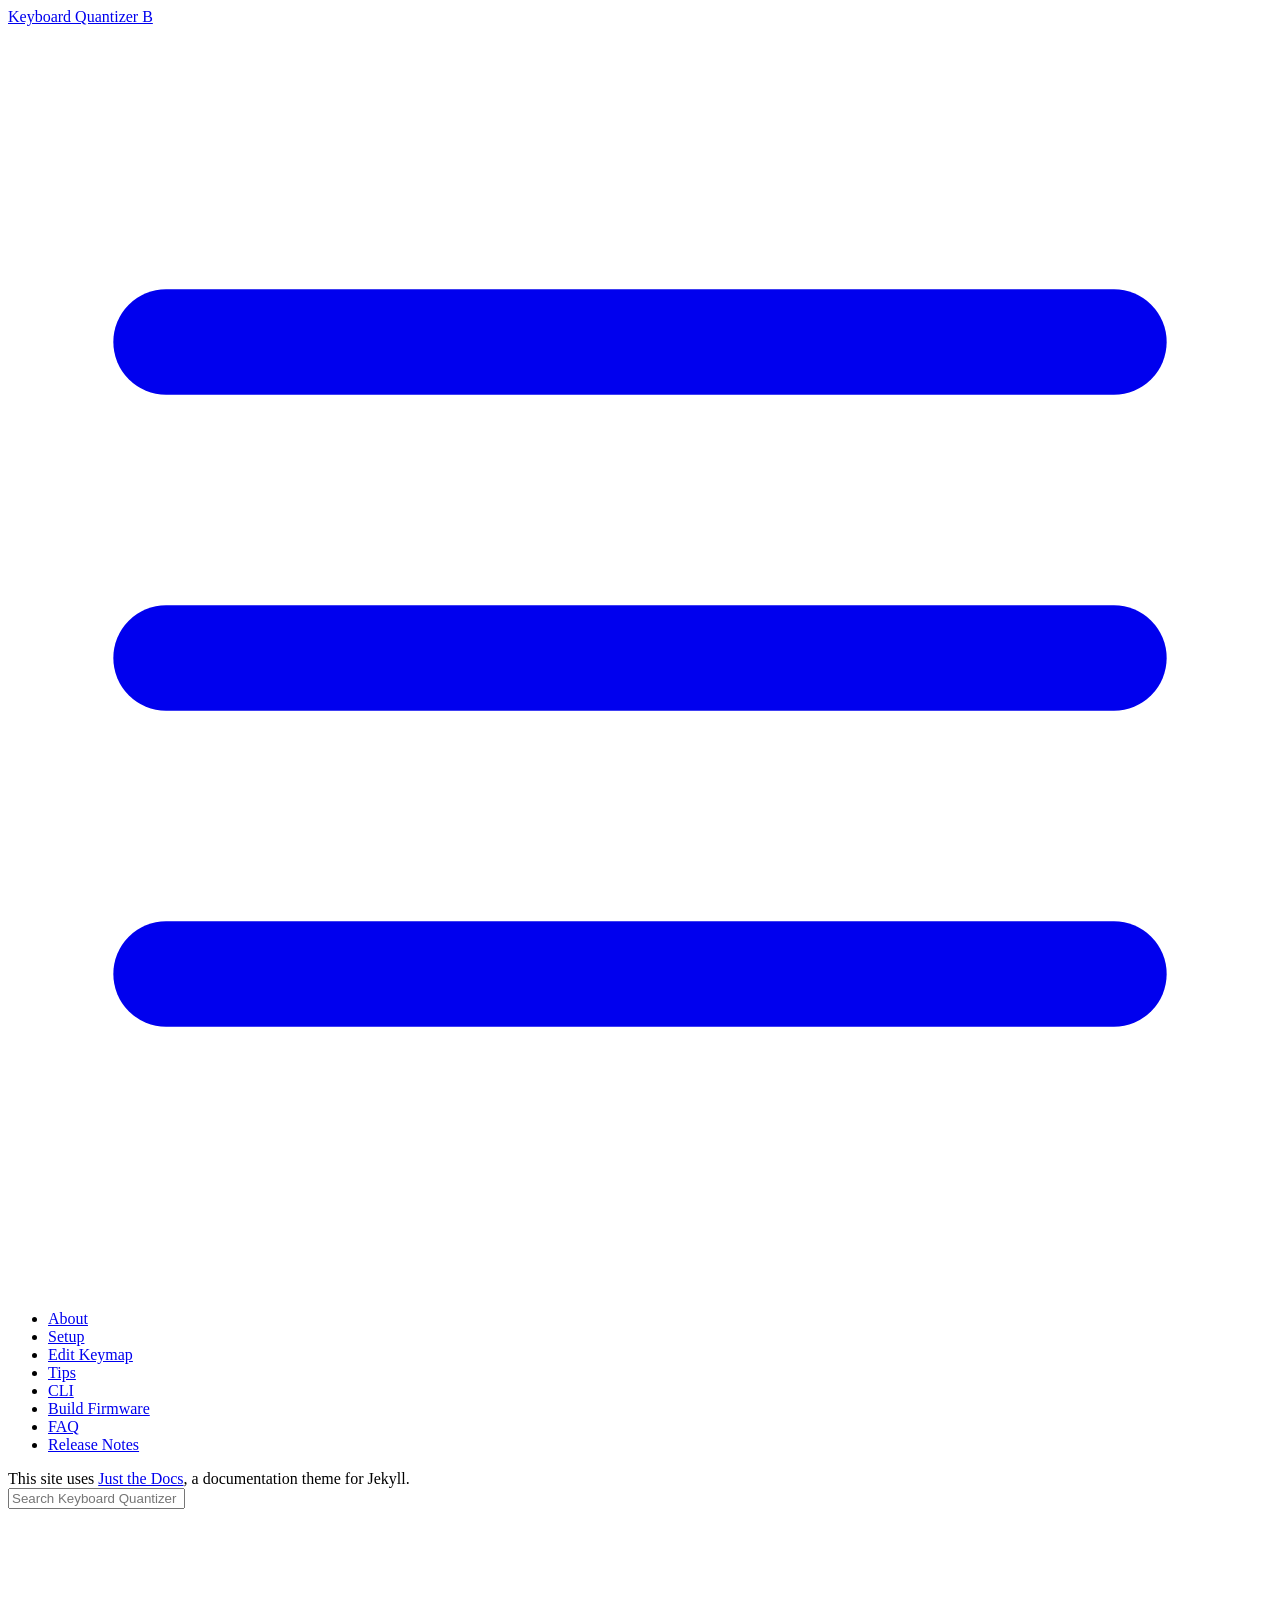
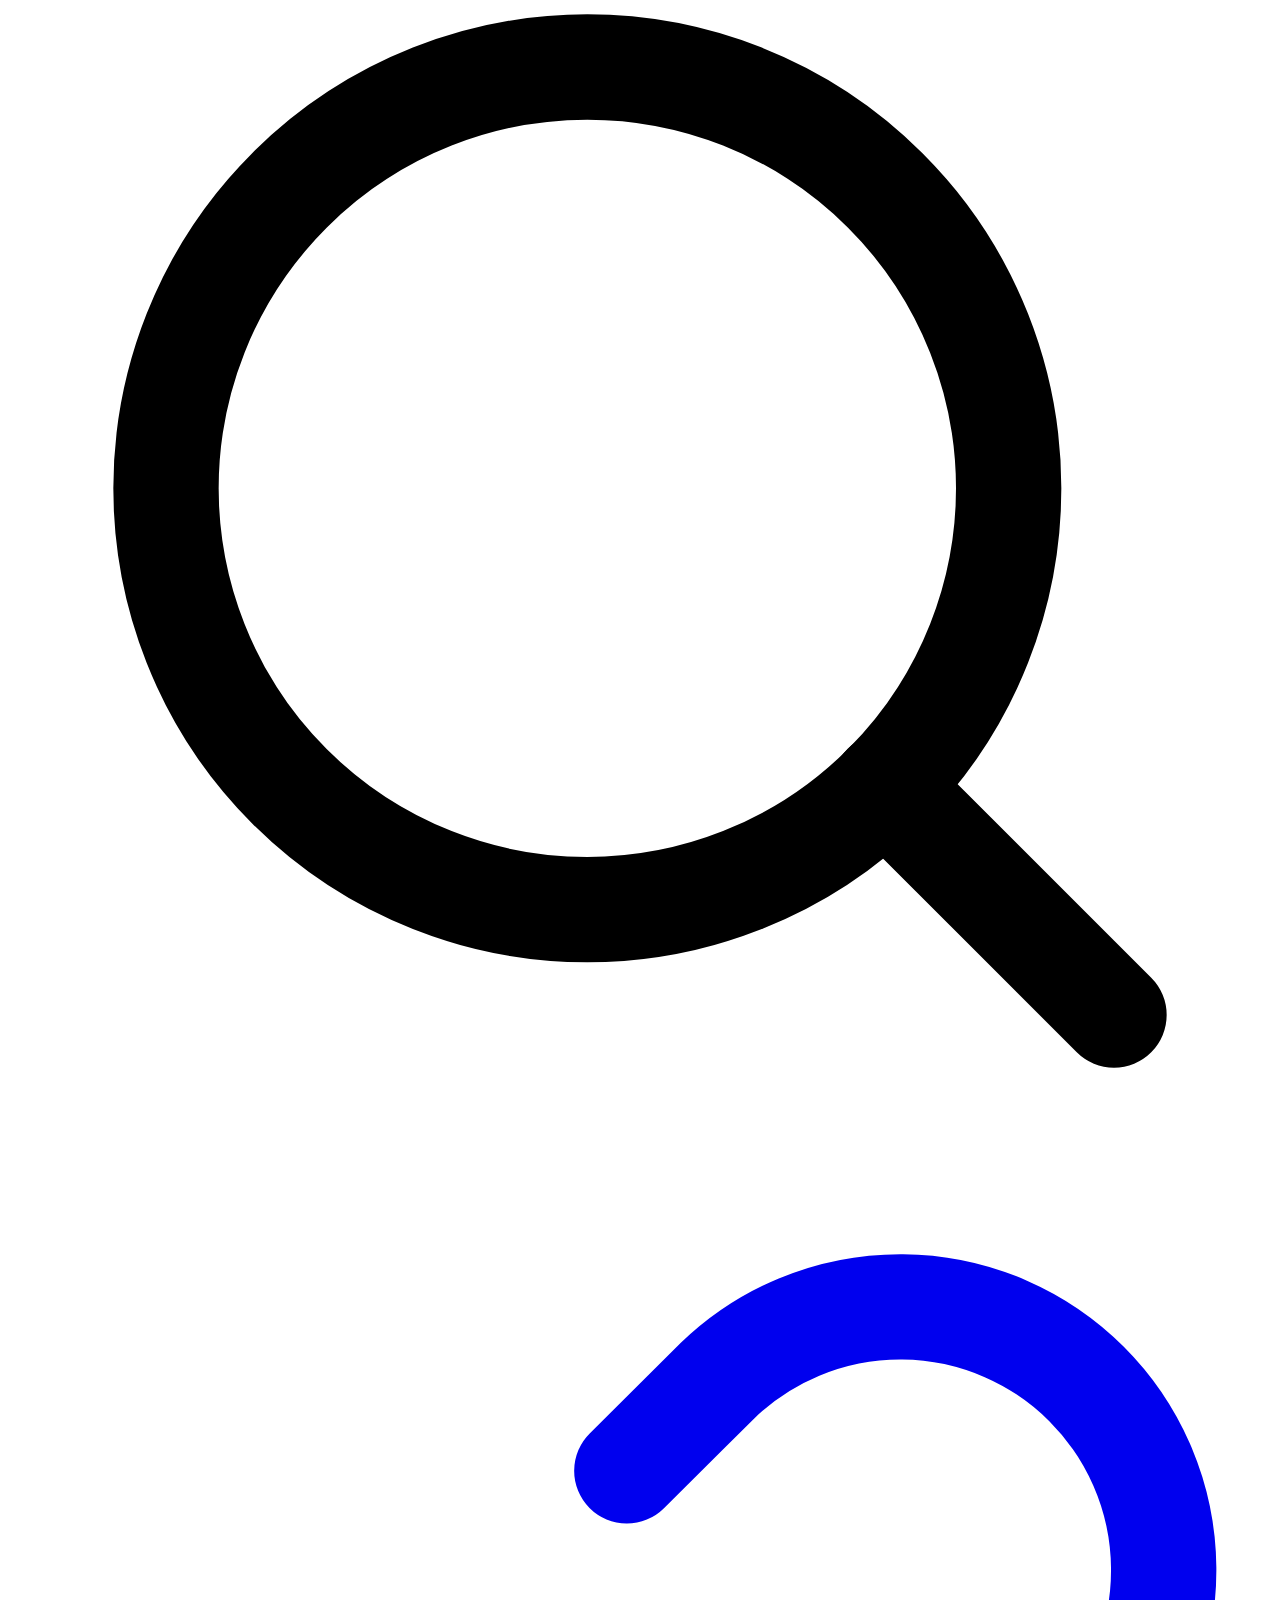
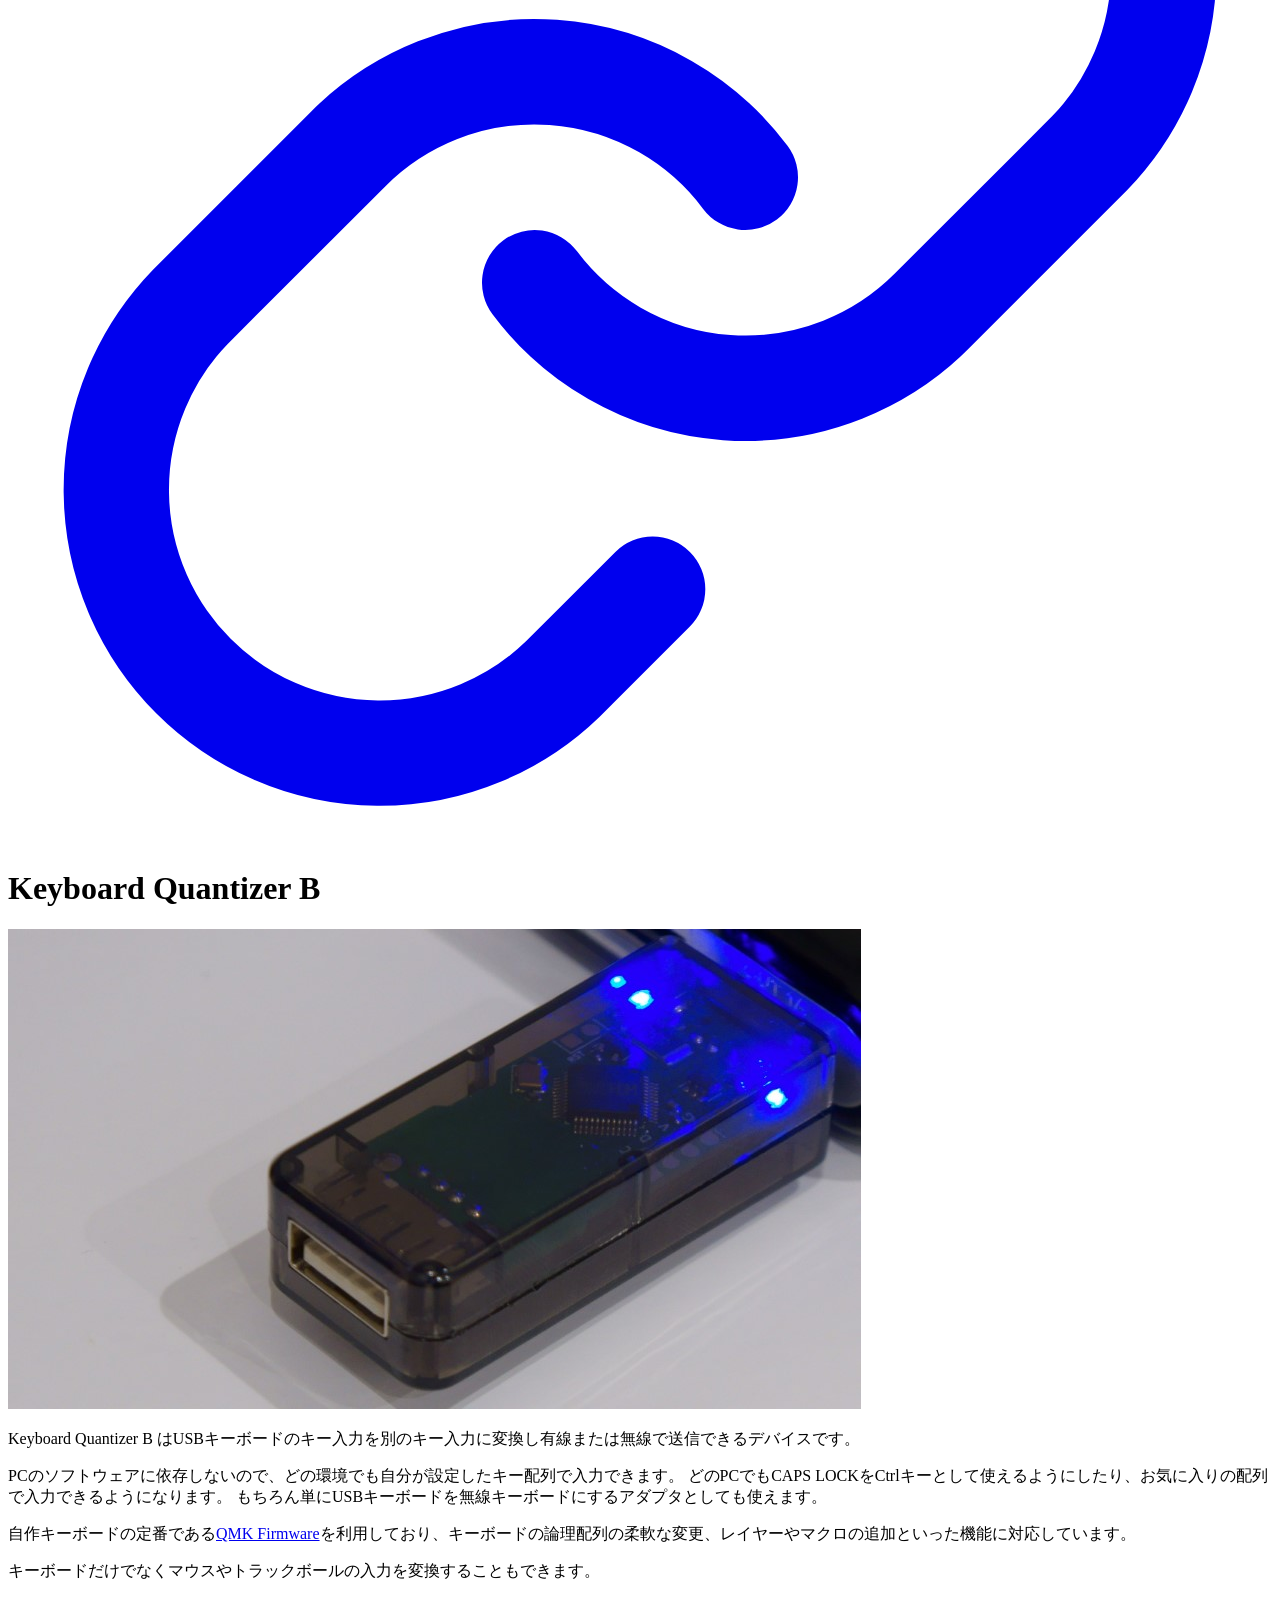
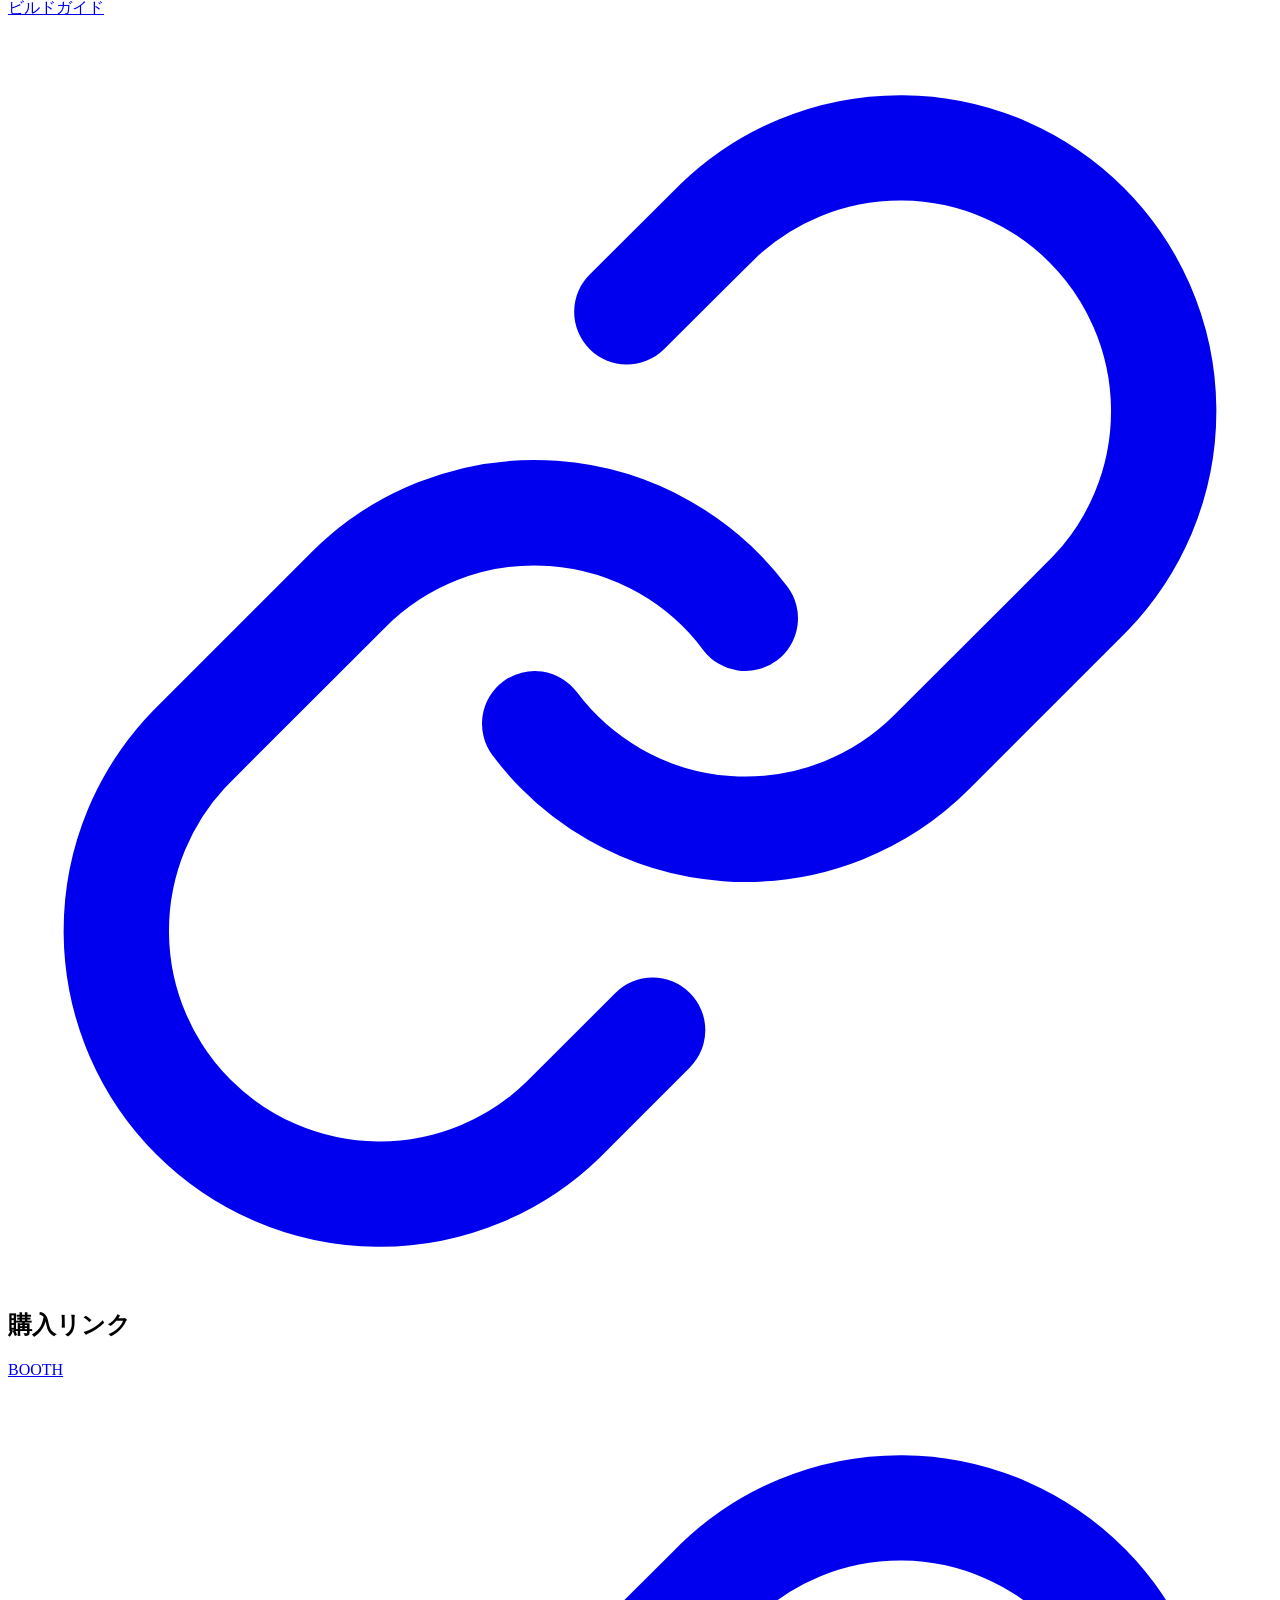
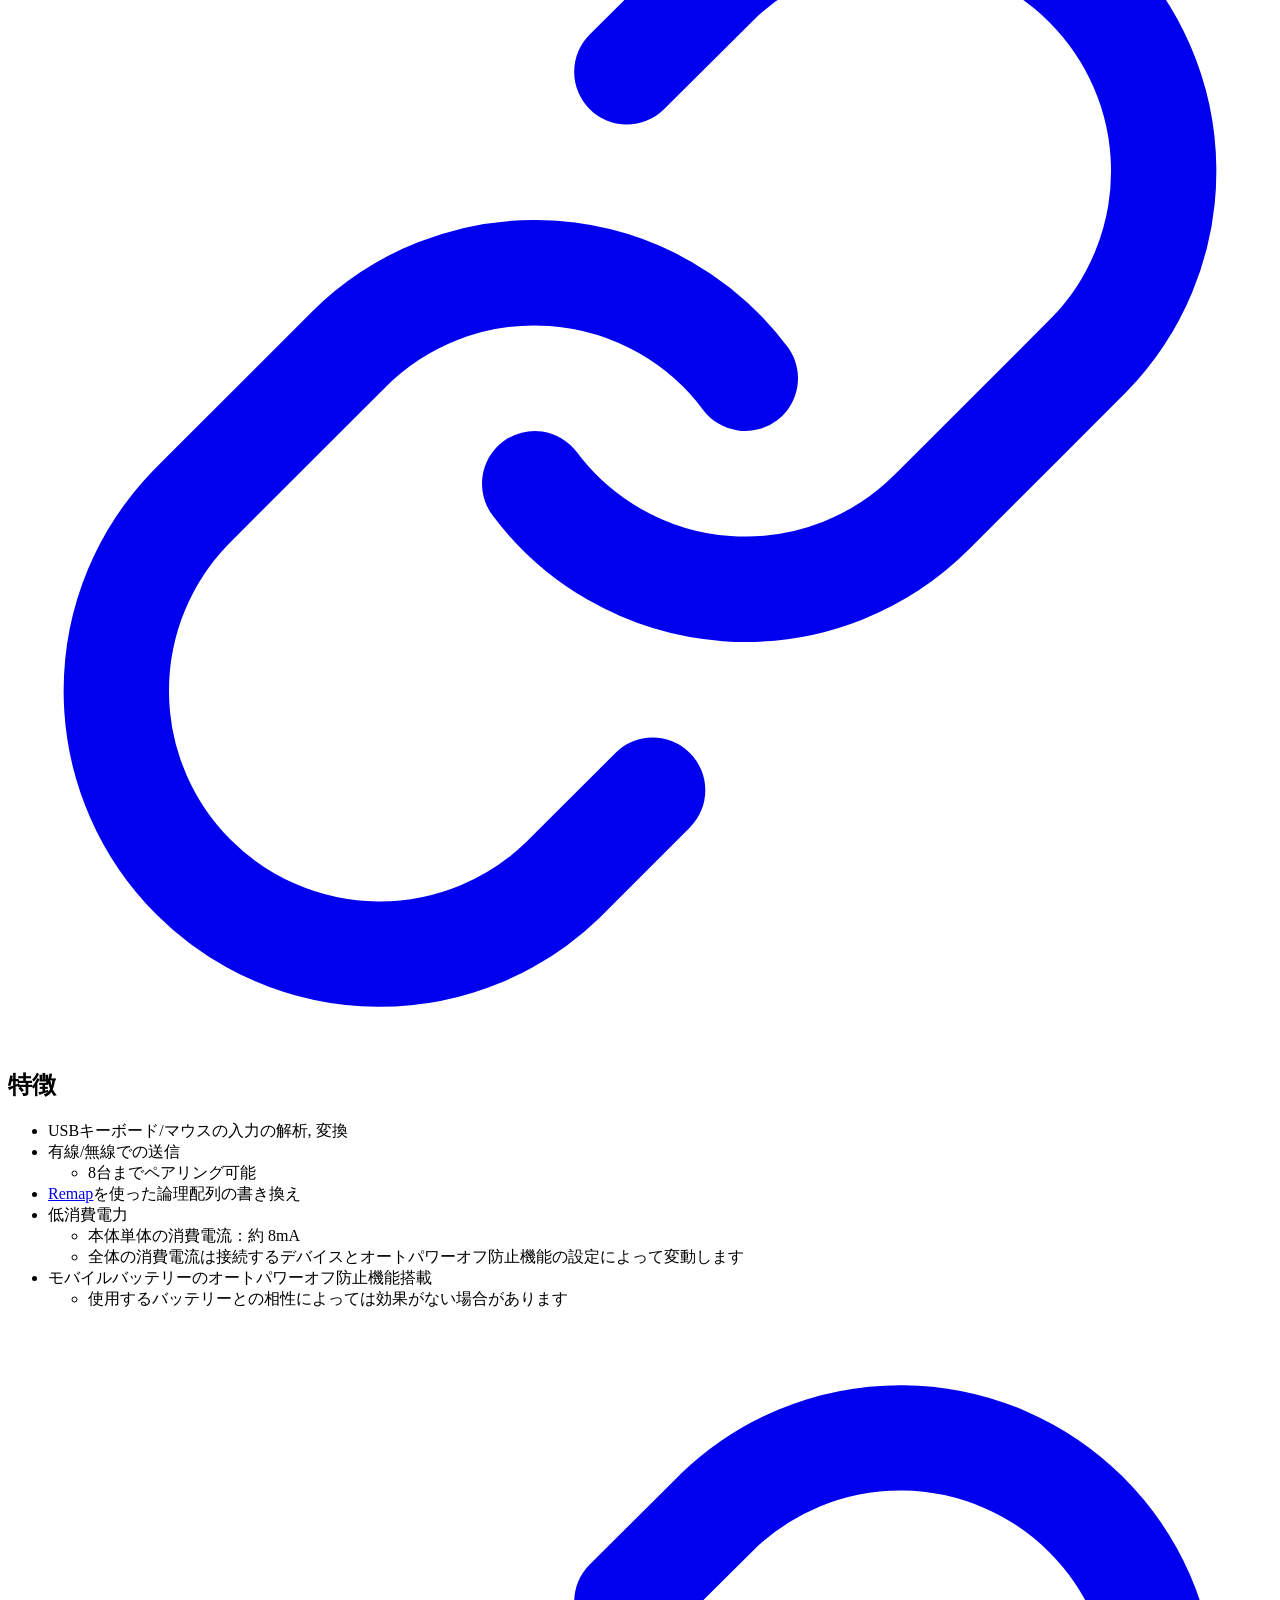
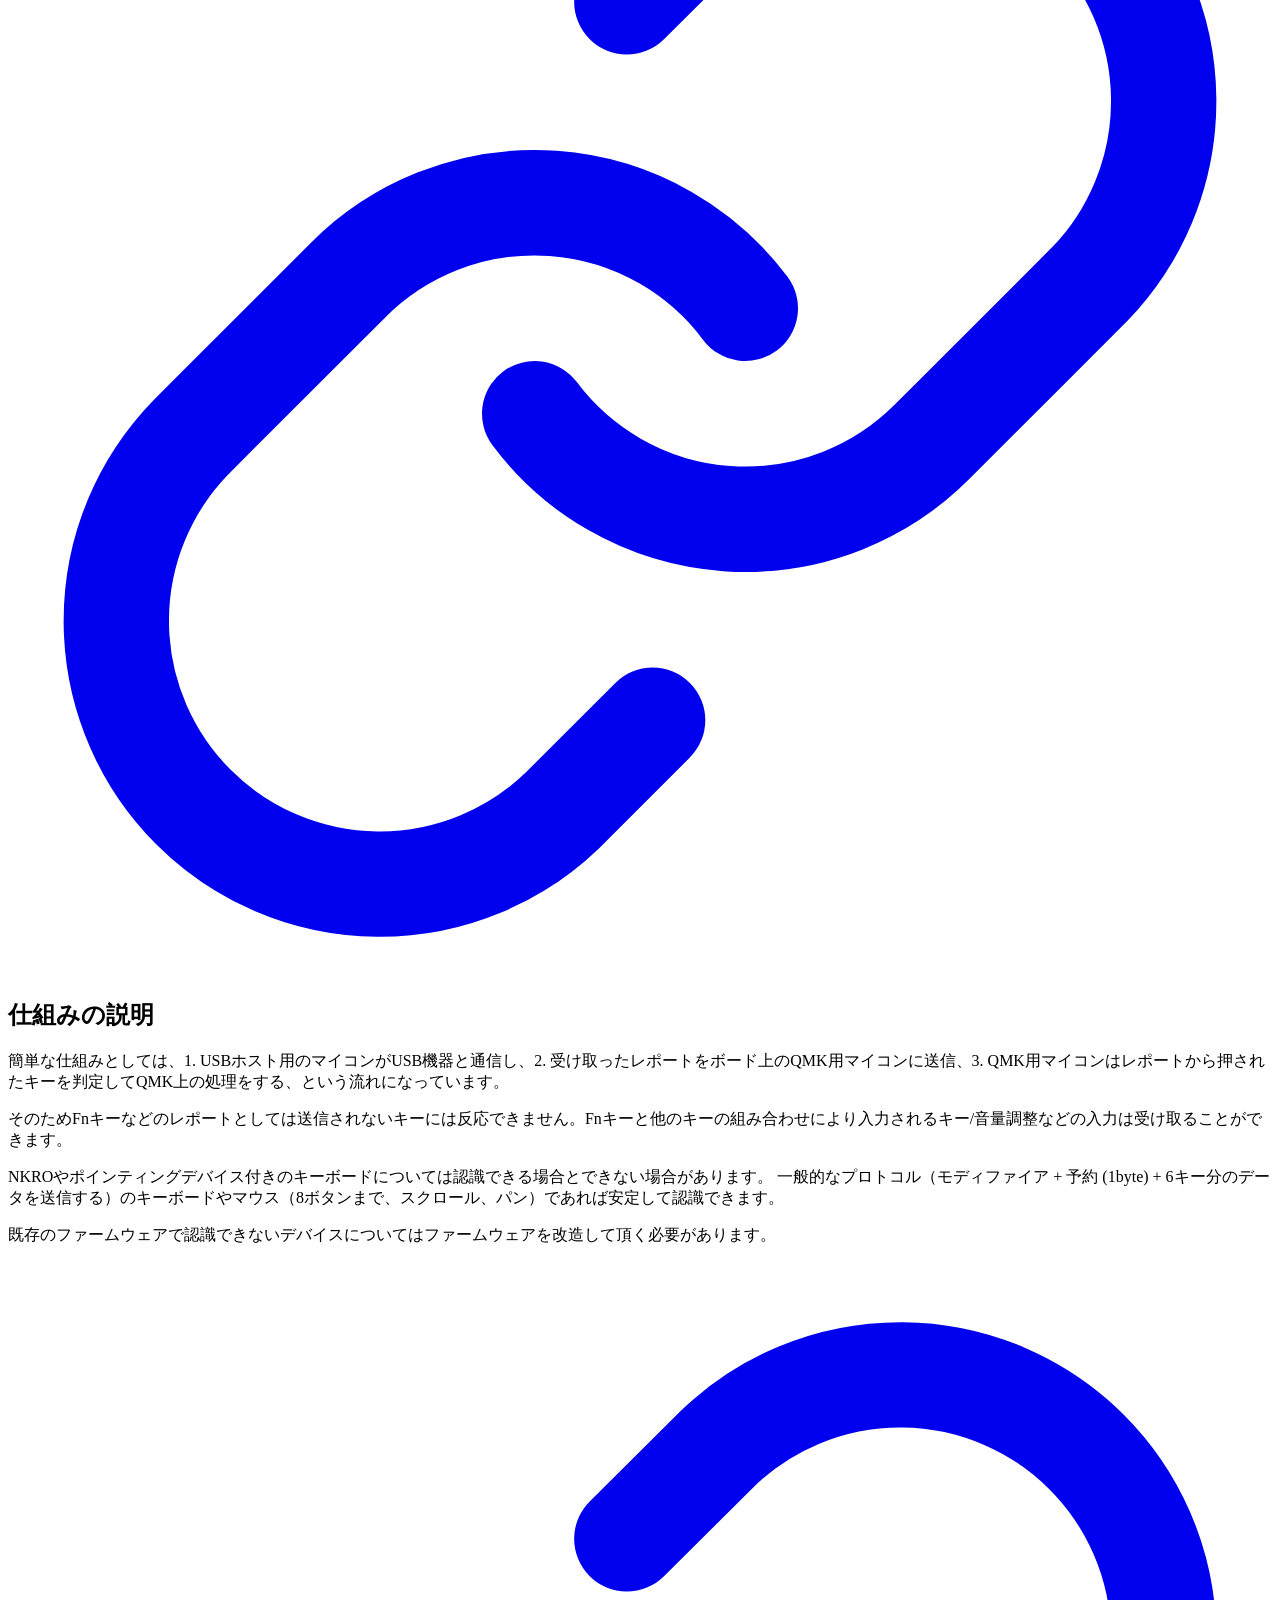
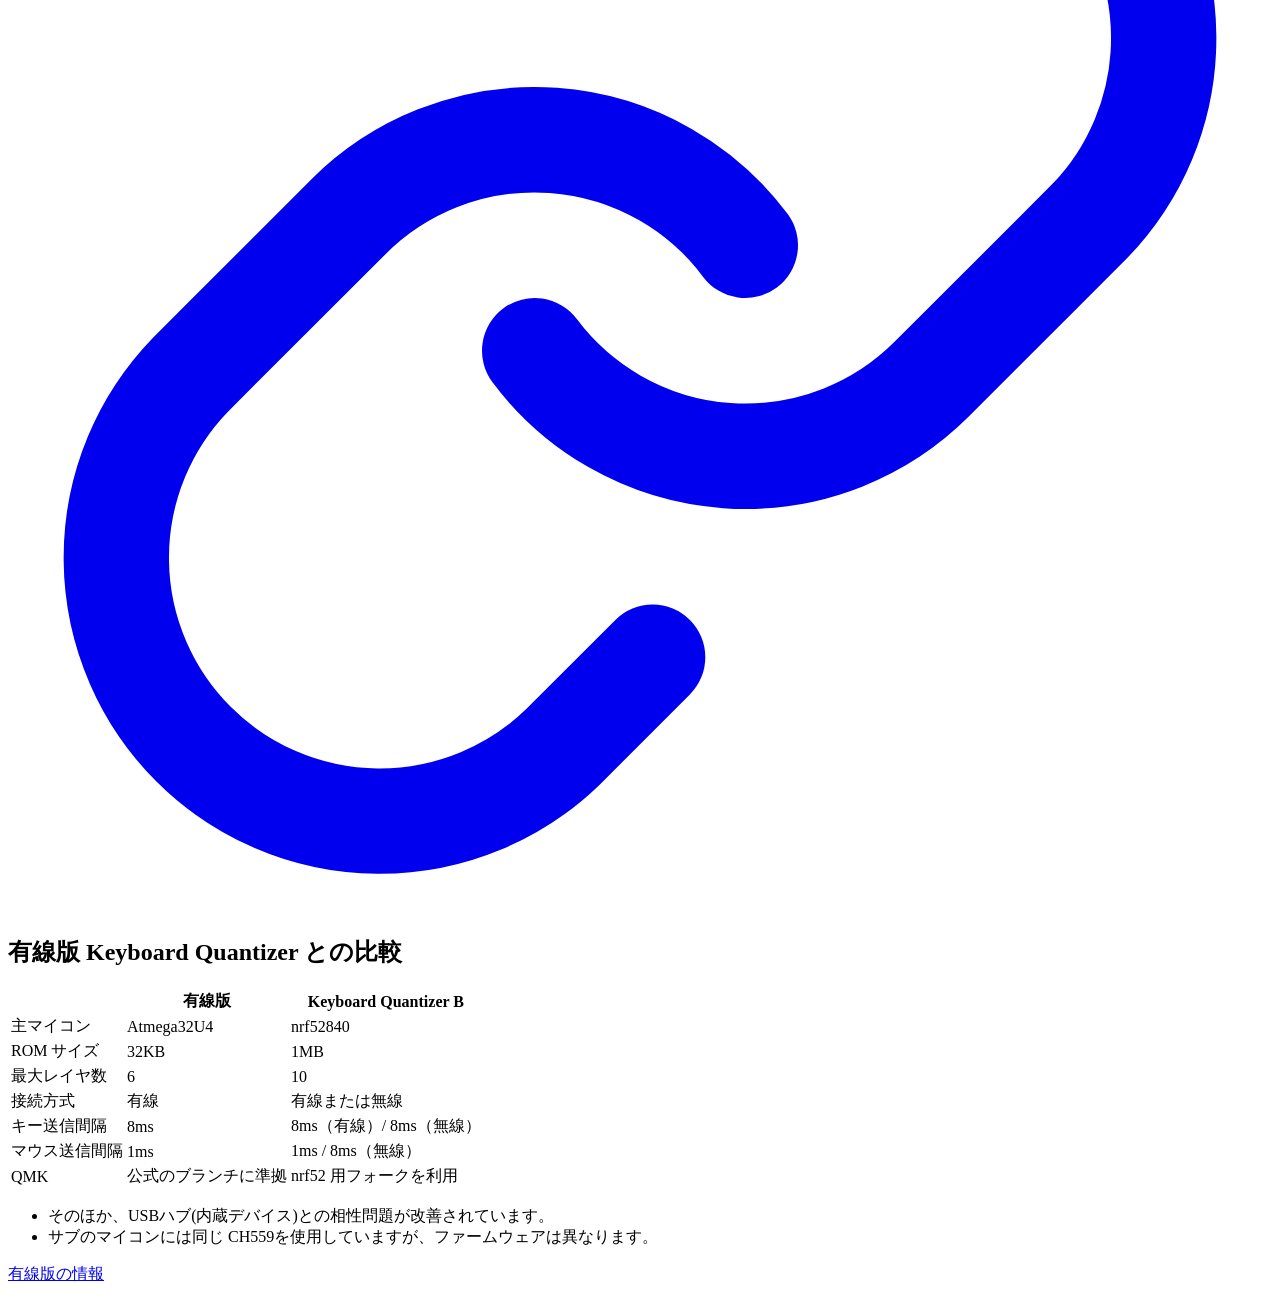
==== index.html @ 43b78c33 "add application 0.10.1" ====
<!DOCTYPE html> <html lang="en-US"> <head> <meta charset="UTF-8"> <meta http-equiv="X-UA-Compatible" content="IE=Edge"> <title>About - Keyboard Quantizer B</title> <link rel="shortcut icon" href="/Keyboard-Quantizer-B-Build-Guide/favicon.ico" type="image/x-icon"> <link rel="stylesheet" href="/Keyboard-Quantizer-B-Build-Guide/assets/css/just-the-docs-default.css"> <script async src="https://www.googletagmanager.com/gtag/js?id=G-62G71JNR75"></script> <script> window.dataLayer = window.dataLayer || []; function gtag(){dataLayer.push(arguments);} gtag('js', new Date()); gtag('config', 'G-62G71JNR75'); </script> <script type="text/javascript" src="/Keyboard-Quantizer-B-Build-Guide/assets/js/vendor/lunr.min.js"></script> <script type="text/javascript" src="/Keyboard-Quantizer-B-Build-Guide/assets/js/just-the-docs.js"></script> <meta name="viewport" content="width=device-width, initial-scale=1"> <!-- Begin Jekyll SEO tag v2.7.1 --> <title>About | Keyboard Quantizer B</title> <meta name="generator" content="Jekyll v4.1.1" /> <meta property="og:title" content="About" /> <meta property="og:locale" content="en_US" /> <meta name="description" content="市販/自作のキーボードを無線化したりキーマップを変更できる Keyboard Quantizer B の説明と設定 Documents and configurator of “Keyboard Quantizer B” which can make your keyboard wireless and configurable" /> <meta property="og:description" content="市販/自作のキーボードを無線化したりキーマップを変更できる Keyboard Quantizer B の説明と設定 Documents and configurator of “Keyboard Quantizer B” which can make your keyboard wireless and configurable" /> <link rel="canonical" href="https://sekigon-gonnoc.github.io/Keyboard-Quantizer-B-Build-Guide/" /> <meta property="og:url" content="https://sekigon-gonnoc.github.io/Keyboard-Quantizer-B-Build-Guide/" /> <meta property="og:site_name" content="Keyboard Quantizer B" /> <meta property="og:image" content="https://sekigon-gonnoc.github.io/Keyboard-Quantizer-B-Build-Guide/assets/img/quantizer_b.jpg" /> <meta name="twitter:card" content="summary_large_image" /> <meta property="twitter:image" content="https://sekigon-gonnoc.github.io/Keyboard-Quantizer-B-Build-Guide/assets/img/quantizer_b.jpg" /> <meta property="twitter:title" content="About" /> <script type="application/ld+json"> {"headline":"About","@type":"WebSite","description":"市販/自作のキーボードを無線化したりキーマップを変更できる Keyboard Quantizer B の説明と設定 Documents and configurator of “Keyboard Quantizer B” which can make your keyboard wireless and configurable","url":"https://sekigon-gonnoc.github.io/Keyboard-Quantizer-B-Build-Guide/","image":"https://sekigon-gonnoc.github.io/Keyboard-Quantizer-B-Build-Guide/assets/img/quantizer_b.jpg","name":"Keyboard Quantizer B","@context":"https://schema.org"}</script> <!-- End Jekyll SEO tag --> </head> <body> <svg xmlns="http://www.w3.org/2000/svg" style="display: none;"> <symbol id="svg-link" viewBox="0 0 24 24"> <title>Link</title> <svg xmlns="http://www.w3.org/2000/svg" width="24" height="24" viewBox="0 0 24 24" fill="none" stroke="currentColor" stroke-width="2" stroke-linecap="round" stroke-linejoin="round" class="feather feather-link"> <path d="M10 13a5 5 0 0 0 7.54.54l3-3a5 5 0 0 0-7.07-7.07l-1.72 1.71"></path><path d="M14 11a5 5 0 0 0-7.54-.54l-3 3a5 5 0 0 0 7.07 7.07l1.71-1.71"></path> </svg> </symbol> <symbol id="svg-search" viewBox="0 0 24 24"> <title>Search</title> <svg xmlns="http://www.w3.org/2000/svg" width="24" height="24" viewBox="0 0 24 24" fill="none" stroke="currentColor" stroke-width="2" stroke-linecap="round" stroke-linejoin="round" class="feather feather-search"> <circle cx="11" cy="11" r="8"></circle><line x1="21" y1="21" x2="16.65" y2="16.65"></line> </svg> </symbol> <symbol id="svg-menu" viewBox="0 0 24 24"> <title>Menu</title> <svg xmlns="http://www.w3.org/2000/svg" width="24" height="24" viewBox="0 0 24 24" fill="none" stroke="currentColor" stroke-width="2" stroke-linecap="round" stroke-linejoin="round" class="feather feather-menu"> <line x1="3" y1="12" x2="21" y2="12"></line><line x1="3" y1="6" x2="21" y2="6"></line><line x1="3" y1="18" x2="21" y2="18"></line> </svg> </symbol> <symbol id="svg-arrow-right" viewBox="0 0 24 24"> <title>Expand</title> <svg xmlns="http://www.w3.org/2000/svg" width="24" height="24" viewBox="0 0 24 24" fill="none" stroke="currentColor" stroke-width="2" stroke-linecap="round" stroke-linejoin="round" class="feather feather-chevron-right"> <polyline points="9 18 15 12 9 6"></polyline> </svg> </symbol> <symbol id="svg-doc" viewBox="0 0 24 24"> <title>Document</title> <svg xmlns="http://www.w3.org/2000/svg" width="24" height="24" viewBox="0 0 24 24" fill="none" stroke="currentColor" stroke-width="2" stroke-linecap="round" stroke-linejoin="round" class="feather feather-file"> <path d="M13 2H6a2 2 0 0 0-2 2v16a2 2 0 0 0 2 2h12a2 2 0 0 0 2-2V9z"></path><polyline points="13 2 13 9 20 9"></polyline> </svg> </symbol> </svg> <div class="side-bar"> <div class="site-header"> <a href="https://sekigon-gonnoc.github.io/Keyboard-Quantizer-B-Build-Guide/" class="site-title lh-tight"> Keyboard Quantizer B </a> <a href="#" id="menu-button" class="site-button"> <svg viewBox="0 0 24 24" class="icon"><use xlink:href="#svg-menu"></use></svg> </a> </div> <nav role="navigation" aria-label="Main" id="site-nav" class="site-nav"> <ul class="nav-list"><li class="nav-list-item active"><a href="https://sekigon-gonnoc.github.io/Keyboard-Quantizer-B-Build-Guide/" class="nav-list-link active">About</a></li><li class="nav-list-item"><a href="https://sekigon-gonnoc.github.io/Keyboard-Quantizer-B-Build-Guide/setup/" class="nav-list-link">Setup</a></li><li class="nav-list-item"><a href="https://sekigon-gonnoc.github.io/Keyboard-Quantizer-B-Build-Guide/keymap/" class="nav-list-link">Edit Keymap</a></li><li class="nav-list-item"><a href="https://sekigon-gonnoc.github.io/Keyboard-Quantizer-B-Build-Guide/tips" class="nav-list-link">Tips</a></li><li class="nav-list-item"><a href="https://sekigon-gonnoc.github.io/Keyboard-Quantizer-B-Build-Guide/cli/" class="nav-list-link">CLI</a></li><li class="nav-list-item"><a href="https://sekigon-gonnoc.github.io/Keyboard-Quantizer-B-Build-Guide/build_firmware/" class="nav-list-link">Build Firmware</a></li><li class="nav-list-item"><a href="https://sekigon-gonnoc.github.io/Keyboard-Quantizer-B-Build-Guide/faq/" class="nav-list-link">FAQ</a></li><li class="nav-list-item"><a href="https://sekigon-gonnoc.github.io/Keyboard-Quantizer-B-Build-Guide/release_notes/" class="nav-list-link">Release Notes</a></li></ul> </nav> <footer class="site-footer"> This site uses <a href="https://github.com/pmarsceill/just-the-docs">Just the Docs</a>, a documentation theme for Jekyll. </footer> </div> <div class="main" id="top"> <div id="main-header" class="main-header"> <div class="search"> <div class="search-input-wrap"> <input type="text" id="search-input" class="search-input" tabindex="0" placeholder="Search Keyboard Quantizer B" aria-label="Search Keyboard Quantizer B" autocomplete="off"> <label for="search-input" class="search-label"><svg viewBox="0 0 24 24" class="search-icon"><use xlink:href="#svg-search"></use></svg></label> </div> <div id="search-results" class="search-results"></div> </div> </div> <div id="main-content-wrap" class="main-content-wrap"> <div id="main-content" class="main-content" role="main"> <h1 id="keyboard-quantizer-b"> <a href="#keyboard-quantizer-b" class="anchor-heading" aria-labelledby="keyboard-quantizer-b"><svg viewBox="0 0 16 16" aria-hidden="true"><use xlink:href="#svg-link"></use></svg></a> Keyboard Quantizer B </h1> <p><img src="assets/img/quantizer_b.jpg" alt="quantizer_b" /></p> <p>Keyboard Quantizer B はUSBキーボードのキー入力を別のキー入力に変換し有線または無線で送信できるデバイスです。</p> <p>PCのソフトウェアに依存しないので、どの環境でも自分が設定したキー配列で入力できます。 どのPCでもCAPS LOCKをCtrlキーとして使えるようにしたり、お気に入りの配列で入力できるようになります。 もちろん単にUSBキーボードを無線キーボードにするアダプタとしても使えます。</p> <p>自作キーボードの定番である<a href="https://docs.qmk.fm/#/ja/" target="_blank">QMK Firmware</a>を利用しており、キーボードの論理配列の柔軟な変更、レイヤーやマクロの追加といった機能に対応しています。</p> <p>キーボードだけでなくマウスやトラックボールの入力を変換することもできます。</p> <p><a href="/Keyboard-Quantizer-B-Build-Guide/setup" class="btn btn-purple">ビルドガイド</a></p> <h2 id="購入リンク"> <a href="#購入リンク" class="anchor-heading" aria-labelledby="購入リンク"><svg viewBox="0 0 16 16" aria-hidden="true"><use xlink:href="#svg-link"></use></svg></a> 購入リンク </h2> <p><a href="https://nogikes.booth.pm/items/3095820" class="btn btn-purple" target="_blank">BOOTH</a></p> <h2 id="特徴"> <a href="#特徴" class="anchor-heading" aria-labelledby="特徴"><svg viewBox="0 0 16 16" aria-hidden="true"><use xlink:href="#svg-link"></use></svg></a> 特徴 </h2> <ul> <li>USBキーボード/マウスの入力の解析, 変換</li> <li>有線/無線での送信 <ul> <li>8台までペアリング可能</li> </ul> </li> <li><a href="https://remap-keys.app/" target="_blank">Remap</a>を使った論理配列の書き換え</li> <li>低消費電力 <ul> <li>本体単体の消費電流：約 8mA</li> <li>全体の消費電流は接続するデバイスとオートパワーオフ防止機能の設定によって変動します</li> </ul> </li> <li>モバイルバッテリーのオートパワーオフ防止機能搭載 <ul> <li>使用するバッテリーとの相性によっては効果がない場合があります</li> </ul> </li> </ul> <h2 id="仕組みの説明"> <a href="#仕組みの説明" class="anchor-heading" aria-labelledby="仕組みの説明"><svg viewBox="0 0 16 16" aria-hidden="true"><use xlink:href="#svg-link"></use></svg></a> 仕組みの説明 </h2> <p>簡単な仕組みとしては、1. USBホスト用のマイコンがUSB機器と通信し、2. 受け取ったレポートをボード上のQMK用マイコンに送信、3. QMK用マイコンはレポートから押されたキーを判定してQMK上の処理をする、という流れになっています。</p> <p>そのためFnキーなどのレポートとしては送信されないキーには反応できません。Fnキーと他のキーの組み合わせにより入力されるキー/音量調整などの入力は受け取ることができます。</p> <p>NKROやポインティングデバイス付きのキーボードについては認識できる場合とできない場合があります。 一般的なプロトコル（モディファイア + 予約 (1byte) + 6キー分のデータを送信する）のキーボードやマウス（8ボタンまで、スクロール、パン）であれば安定して認識できます。</p> <p>既存のファームウェアで認識できないデバイスについてはファームウェアを改造して頂く必要があります。</p> <h2 id="有線版-keyboard-quantizer-との比較"> <a href="#有線版-keyboard-quantizer-との比較" class="anchor-heading" aria-labelledby="有線版-keyboard-quantizer-との比較"><svg viewBox="0 0 16 16" aria-hidden="true"><use xlink:href="#svg-link"></use></svg></a> 有線版 Keyboard Quantizer との比較 </h2> <div class="table-wrapper"><table> <thead> <tr> <th> </th> <th>有線版</th> <th>Keyboard Quantizer B</th> </tr> </thead> <tbody> <tr> <td>主マイコン</td> <td>Atmega32U4</td> <td>nrf52840</td> </tr> <tr> <td>ROM サイズ</td> <td>32KB</td> <td>1MB</td> </tr> <tr> <td>最大レイヤ数</td> <td>6</td> <td>10</td> </tr> <tr> <td>接続方式</td> <td>有線</td> <td>有線または無線</td> </tr> <tr> <td>キー送信間隔</td> <td>8ms</td> <td>8ms（有線）/ 8ms（無線）</td> </tr> <tr> <td>マウス送信間隔</td> <td>1ms</td> <td>1ms / 8ms（無線）</td> </tr> <tr> <td>QMK</td> <td>公式のブランチに準拠</td> <td>nrf52 用フォークを利用</td> </tr> </tbody> </table></div> <ul> <li>そのほか、USBハブ(内蔵デバイス)との相性問題が改善されています。</li> <li>サブのマイコンには同じ CH559を使用していますが、ファームウェアは異なります。</li> </ul> <p><a href="https://github.com/sekigon-gonnoc/keyboard-quantizer-doc" target="_blank">有線版の情報</a></p> </div> </div> <div class="search-overlay"></div> </div> </body> </html>
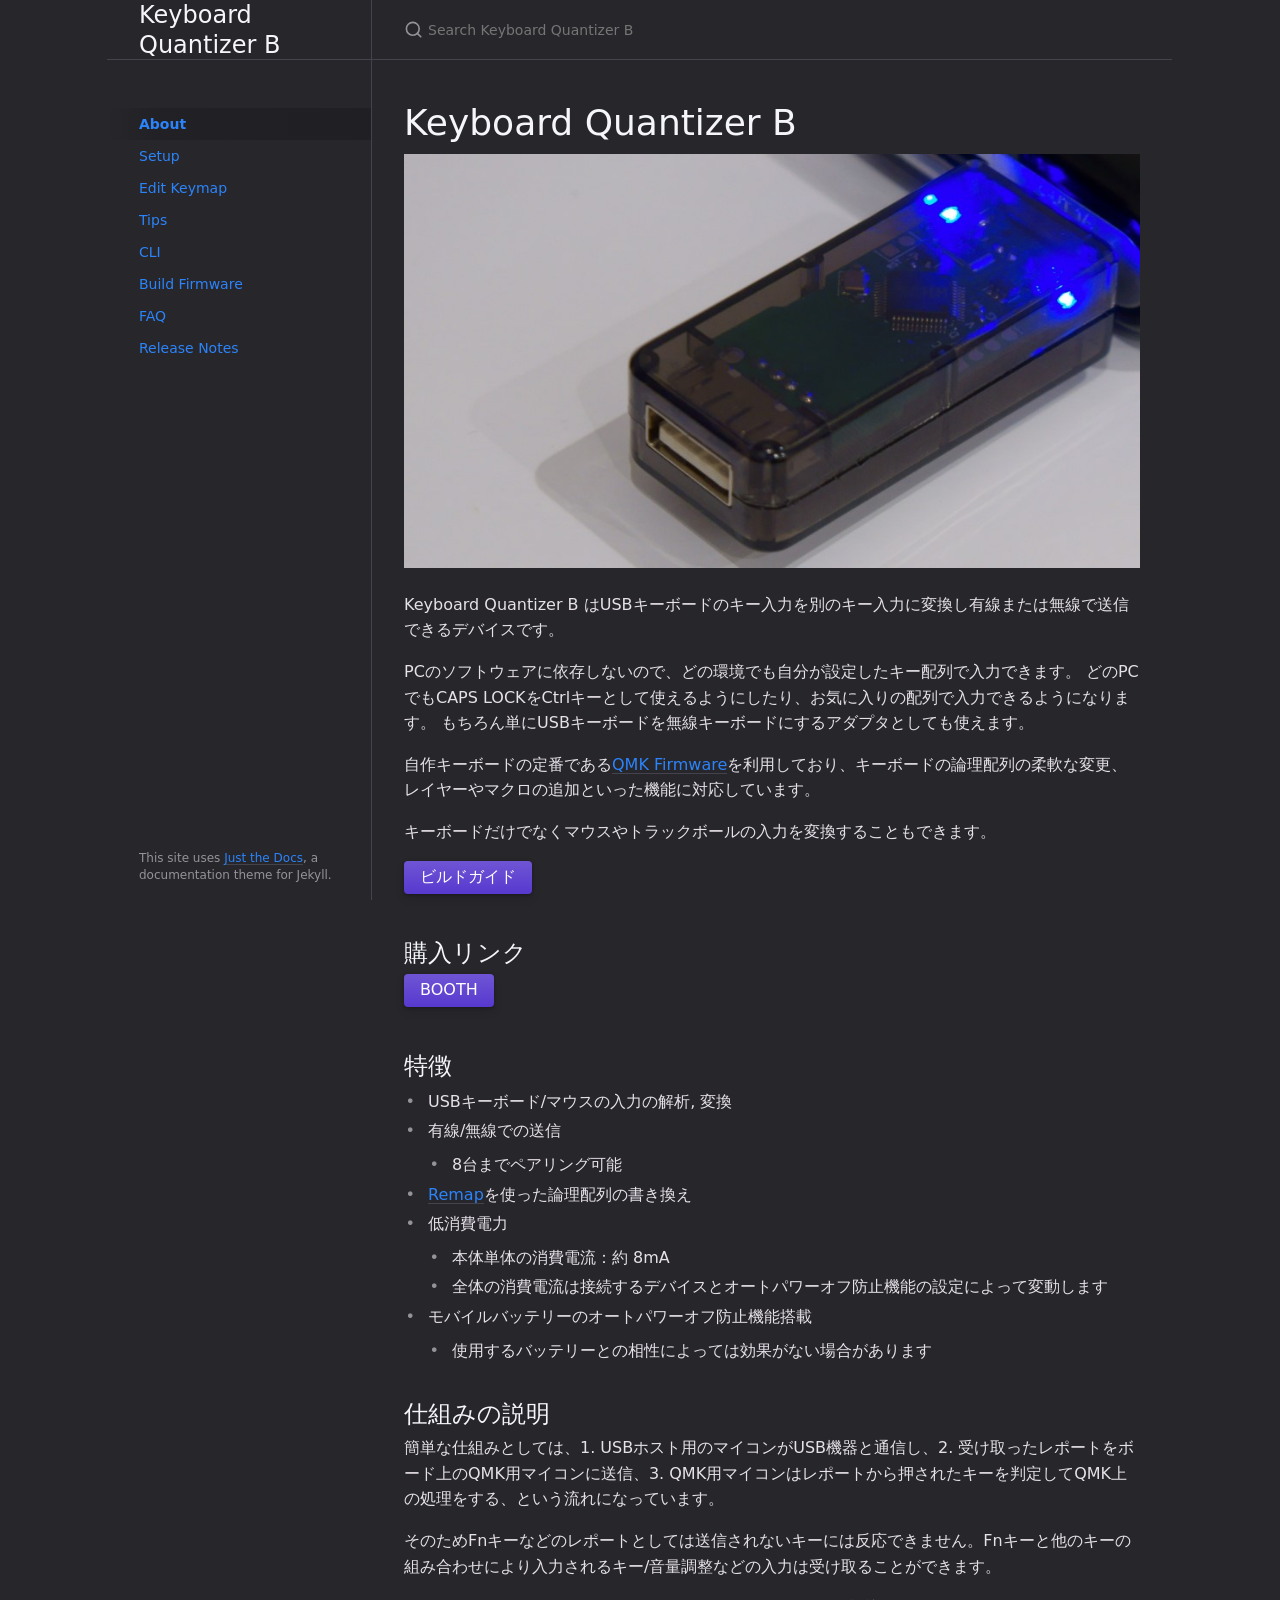
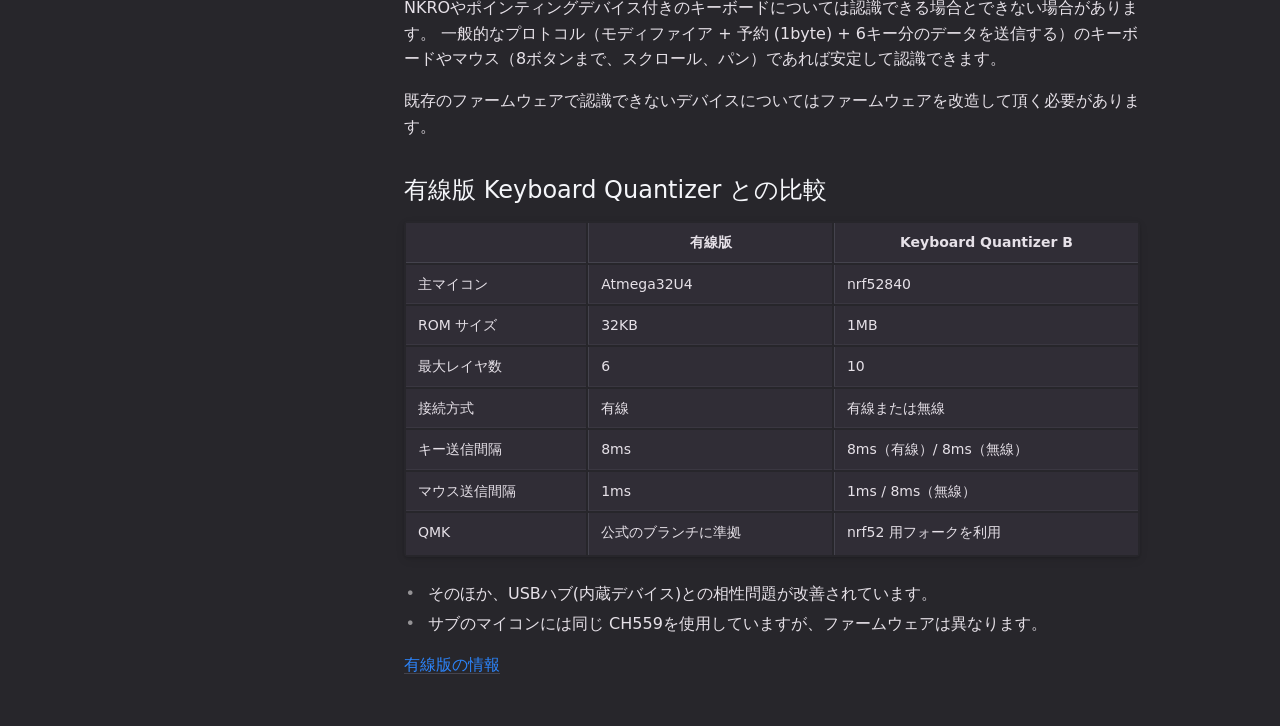
==== commit 8121d65b: "Change urls" ====
--- a/index.html
+++ b/index.html
@@ -1 +1,482 @@
-<!DOCTYPE html> <html lang="en-US"> <head> <meta charset="UTF-8"> <meta http-equiv="X-UA-Compatible" content="IE=Edge"> <title>About - Keyboard Quantizer B</title> <link rel="shortcut icon" href="/Keyboard-Quantizer-B-Build-Guide/favicon.ico" type="image/x-icon"> <link rel="stylesheet" href="/Keyboard-Quantizer-B-Build-Guide/assets/css/just-the-docs-default.css"> <script async src="https://www.googletagmanager.com/gtag/js?id=G-62G71JNR75"></script> <script> window.dataLayer = window.dataLayer || []; function gtag(){dataLayer.push(arguments);} gtag('js', new Date()); gtag('config', 'G-62G71JNR75'); </script> <script type="text/javascript" src="/Keyboard-Quantizer-B-Build-Guide/assets/js/vendor/lunr.min.js"></script> <script type="text/javascript" src="/Keyboard-Quantizer-B-Build-Guide/assets/js/just-the-docs.js"></script> <meta name="viewport" content="width=device-width, initial-scale=1"> <!-- Begin Jekyll SEO tag v2.7.1 --> <title>About | Keyboard Quantizer B</title> <meta name="generator" content="Jekyll v4.1.1" /> <meta property="og:title" content="About" /> <meta property="og:locale" content="en_US" /> <meta name="description" content="市販/自作のキーボードを無線化したりキーマップを変更できる Keyboard Quantizer B の説明と設定 Documents and configurator of “Keyboard Quantizer B” which can make your keyboard wireless and configurable" /> <meta property="og:description" content="市販/自作のキーボードを無線化したりキーマップを変更できる Keyboard Quantizer B の説明と設定 Documents and configurator of “Keyboard Quantizer B” which can make your keyboard wireless and configurable" /> <link rel="canonical" href="https://sekigon-gonnoc.github.io/Keyboard-Quantizer-B-Build-Guide/" /> <meta property="og:url" content="https://sekigon-gonnoc.github.io/Keyboard-Quantizer-B-Build-Guide/" /> <meta property="og:site_name" content="Keyboard Quantizer B" /> <meta property="og:image" content="https://sekigon-gonnoc.github.io/Keyboard-Quantizer-B-Build-Guide/assets/img/quantizer_b.jpg" /> <meta name="twitter:card" content="summary_large_image" /> <meta property="twitter:image" content="https://sekigon-gonnoc.github.io/Keyboard-Quantizer-B-Build-Guide/assets/img/quantizer_b.jpg" /> <meta property="twitter:title" content="About" /> <script type="application/ld+json"> {"headline":"About","@type":"WebSite","description":"市販/自作のキーボードを無線化したりキーマップを変更できる Keyboard Quantizer B の説明と設定 Documents and configurator of “Keyboard Quantizer B” which can make your keyboard wireless and configurable","url":"https://sekigon-gonnoc.github.io/Keyboard-Quantizer-B-Build-Guide/","image":"https://sekigon-gonnoc.github.io/Keyboard-Quantizer-B-Build-Guide/assets/img/quantizer_b.jpg","name":"Keyboard Quantizer B","@context":"https://schema.org"}</script> <!-- End Jekyll SEO tag --> </head> <body> <svg xmlns="http://www.w3.org/2000/svg" style="display: none;"> <symbol id="svg-link" viewBox="0 0 24 24"> <title>Link</title> <svg xmlns="http://www.w3.org/2000/svg" width="24" height="24" viewBox="0 0 24 24" fill="none" stroke="currentColor" stroke-width="2" stroke-linecap="round" stroke-linejoin="round" class="feather feather-link"> <path d="M10 13a5 5 0 0 0 7.54.54l3-3a5 5 0 0 0-7.07-7.07l-1.72 1.71"></path><path d="M14 11a5 5 0 0 0-7.54-.54l-3 3a5 5 0 0 0 7.07 7.07l1.71-1.71"></path> </svg> </symbol> <symbol id="svg-search" viewBox="0 0 24 24"> <title>Search</title> <svg xmlns="http://www.w3.org/2000/svg" width="24" height="24" viewBox="0 0 24 24" fill="none" stroke="currentColor" stroke-width="2" stroke-linecap="round" stroke-linejoin="round" class="feather feather-search"> <circle cx="11" cy="11" r="8"></circle><line x1="21" y1="21" x2="16.65" y2="16.65"></line> </svg> </symbol> <symbol id="svg-menu" viewBox="0 0 24 24"> <title>Menu</title> <svg xmlns="http://www.w3.org/2000/svg" width="24" height="24" viewBox="0 0 24 24" fill="none" stroke="currentColor" stroke-width="2" stroke-linecap="round" stroke-linejoin="round" class="feather feather-menu"> <line x1="3" y1="12" x2="21" y2="12"></line><line x1="3" y1="6" x2="21" y2="6"></line><line x1="3" y1="18" x2="21" y2="18"></line> </svg> </symbol> <symbol id="svg-arrow-right" viewBox="0 0 24 24"> <title>Expand</title> <svg xmlns="http://www.w3.org/2000/svg" width="24" height="24" viewBox="0 0 24 24" fill="none" stroke="currentColor" stroke-width="2" stroke-linecap="round" stroke-linejoin="round" class="feather feather-chevron-right"> <polyline points="9 18 15 12 9 6"></polyline> </svg> </symbol> <symbol id="svg-doc" viewBox="0 0 24 24"> <title>Document</title> <svg xmlns="http://www.w3.org/2000/svg" width="24" height="24" viewBox="0 0 24 24" fill="none" stroke="currentColor" stroke-width="2" stroke-linecap="round" stroke-linejoin="round" class="feather feather-file"> <path d="M13 2H6a2 2 0 0 0-2 2v16a2 2 0 0 0 2 2h12a2 2 0 0 0 2-2V9z"></path><polyline points="13 2 13 9 20 9"></polyline> </svg> </symbol> </svg> <div class="side-bar"> <div class="site-header"> <a href="https://sekigon-gonnoc.github.io/Keyboard-Quantizer-B-Build-Guide/" class="site-title lh-tight"> Keyboard Quantizer B </a> <a href="#" id="menu-button" class="site-button"> <svg viewBox="0 0 24 24" class="icon"><use xlink:href="#svg-menu"></use></svg> </a> </div> <nav role="navigation" aria-label="Main" id="site-nav" class="site-nav"> <ul class="nav-list"><li class="nav-list-item active"><a href="https://sekigon-gonnoc.github.io/Keyboard-Quantizer-B-Build-Guide/" class="nav-list-link active">About</a></li><li class="nav-list-item"><a href="https://sekigon-gonnoc.github.io/Keyboard-Quantizer-B-Build-Guide/setup/" class="nav-list-link">Setup</a></li><li class="nav-list-item"><a href="https://sekigon-gonnoc.github.io/Keyboard-Quantizer-B-Build-Guide/keymap/" class="nav-list-link">Edit Keymap</a></li><li class="nav-list-item"><a href="https://sekigon-gonnoc.github.io/Keyboard-Quantizer-B-Build-Guide/tips" class="nav-list-link">Tips</a></li><li class="nav-list-item"><a href="https://sekigon-gonnoc.github.io/Keyboard-Quantizer-B-Build-Guide/cli/" class="nav-list-link">CLI</a></li><li class="nav-list-item"><a href="https://sekigon-gonnoc.github.io/Keyboard-Quantizer-B-Build-Guide/build_firmware/" class="nav-list-link">Build Firmware</a></li><li class="nav-list-item"><a href="https://sekigon-gonnoc.github.io/Keyboard-Quantizer-B-Build-Guide/faq/" class="nav-list-link">FAQ</a></li><li class="nav-list-item"><a href="https://sekigon-gonnoc.github.io/Keyboard-Quantizer-B-Build-Guide/release_notes/" class="nav-list-link">Release Notes</a></li></ul> </nav> <footer class="site-footer"> This site uses <a href="https://github.com/pmarsceill/just-the-docs">Just the Docs</a>, a documentation theme for Jekyll. </footer> </div> <div class="main" id="top"> <div id="main-header" class="main-header"> <div class="search"> <div class="search-input-wrap"> <input type="text" id="search-input" class="search-input" tabindex="0" placeholder="Search Keyboard Quantizer B" aria-label="Search Keyboard Quantizer B" autocomplete="off"> <label for="search-input" class="search-label"><svg viewBox="0 0 24 24" class="search-icon"><use xlink:href="#svg-search"></use></svg></label> </div> <div id="search-results" class="search-results"></div> </div> </div> <div id="main-content-wrap" class="main-content-wrap"> <div id="main-content" class="main-content" role="main"> <h1 id="keyboard-quantizer-b"> <a href="#keyboard-quantizer-b" class="anchor-heading" aria-labelledby="keyboard-quantizer-b"><svg viewBox="0 0 16 16" aria-hidden="true"><use xlink:href="#svg-link"></use></svg></a> Keyboard Quantizer B </h1> <p><img src="assets/img/quantizer_b.jpg" alt="quantizer_b" /></p> <p>Keyboard Quantizer B はUSBキーボードのキー入力を別のキー入力に変換し有線または無線で送信できるデバイスです。</p> <p>PCのソフトウェアに依存しないので、どの環境でも自分が設定したキー配列で入力できます。 どのPCでもCAPS LOCKをCtrlキーとして使えるようにしたり、お気に入りの配列で入力できるようになります。 もちろん単にUSBキーボードを無線キーボードにするアダプタとしても使えます。</p> <p>自作キーボードの定番である<a href="https://docs.qmk.fm/#/ja/" target="_blank">QMK Firmware</a>を利用しており、キーボードの論理配列の柔軟な変更、レイヤーやマクロの追加といった機能に対応しています。</p> <p>キーボードだけでなくマウスやトラックボールの入力を変換することもできます。</p> <p><a href="/Keyboard-Quantizer-B-Build-Guide/setup" class="btn btn-purple">ビルドガイド</a></p> <h2 id="購入リンク"> <a href="#購入リンク" class="anchor-heading" aria-labelledby="購入リンク"><svg viewBox="0 0 16 16" aria-hidden="true"><use xlink:href="#svg-link"></use></svg></a> 購入リンク </h2> <p><a href="https://nogikes.booth.pm/items/3095820" class="btn btn-purple" target="_blank">BOOTH</a></p> <h2 id="特徴"> <a href="#特徴" class="anchor-heading" aria-labelledby="特徴"><svg viewBox="0 0 16 16" aria-hidden="true"><use xlink:href="#svg-link"></use></svg></a> 特徴 </h2> <ul> <li>USBキーボード/マウスの入力の解析, 変換</li> <li>有線/無線での送信 <ul> <li>8台までペアリング可能</li> </ul> </li> <li><a href="https://remap-keys.app/" target="_blank">Remap</a>を使った論理配列の書き換え</li> <li>低消費電力 <ul> <li>本体単体の消費電流：約 8mA</li> <li>全体の消費電流は接続するデバイスとオートパワーオフ防止機能の設定によって変動します</li> </ul> </li> <li>モバイルバッテリーのオートパワーオフ防止機能搭載 <ul> <li>使用するバッテリーとの相性によっては効果がない場合があります</li> </ul> </li> </ul> <h2 id="仕組みの説明"> <a href="#仕組みの説明" class="anchor-heading" aria-labelledby="仕組みの説明"><svg viewBox="0 0 16 16" aria-hidden="true"><use xlink:href="#svg-link"></use></svg></a> 仕組みの説明 </h2> <p>簡単な仕組みとしては、1. USBホスト用のマイコンがUSB機器と通信し、2. 受け取ったレポートをボード上のQMK用マイコンに送信、3. QMK用マイコンはレポートから押されたキーを判定してQMK上の処理をする、という流れになっています。</p> <p>そのためFnキーなどのレポートとしては送信されないキーには反応できません。Fnキーと他のキーの組み合わせにより入力されるキー/音量調整などの入力は受け取ることができます。</p> <p>NKROやポインティングデバイス付きのキーボードについては認識できる場合とできない場合があります。 一般的なプロトコル（モディファイア + 予約 (1byte) + 6キー分のデータを送信する）のキーボードやマウス（8ボタンまで、スクロール、パン）であれば安定して認識できます。</p> <p>既存のファームウェアで認識できないデバイスについてはファームウェアを改造して頂く必要があります。</p> <h2 id="有線版-keyboard-quantizer-との比較"> <a href="#有線版-keyboard-quantizer-との比較" class="anchor-heading" aria-labelledby="有線版-keyboard-quantizer-との比較"><svg viewBox="0 0 16 16" aria-hidden="true"><use xlink:href="#svg-link"></use></svg></a> 有線版 Keyboard Quantizer との比較 </h2> <div class="table-wrapper"><table> <thead> <tr> <th> </th> <th>有線版</th> <th>Keyboard Quantizer B</th> </tr> </thead> <tbody> <tr> <td>主マイコン</td> <td>Atmega32U4</td> <td>nrf52840</td> </tr> <tr> <td>ROM サイズ</td> <td>32KB</td> <td>1MB</td> </tr> <tr> <td>最大レイヤ数</td> <td>6</td> <td>10</td> </tr> <tr> <td>接続方式</td> <td>有線</td> <td>有線または無線</td> </tr> <tr> <td>キー送信間隔</td> <td>8ms</td> <td>8ms（有線）/ 8ms（無線）</td> </tr> <tr> <td>マウス送信間隔</td> <td>1ms</td> <td>1ms / 8ms（無線）</td> </tr> <tr> <td>QMK</td> <td>公式のブランチに準拠</td> <td>nrf52 用フォークを利用</td> </tr> </tbody> </table></div> <ul> <li>そのほか、USBハブ(内蔵デバイス)との相性問題が改善されています。</li> <li>サブのマイコンには同じ CH559を使用していますが、ファームウェアは異なります。</li> </ul> <p><a href="https://github.com/sekigon-gonnoc/keyboard-quantizer-doc" target="_blank">有線版の情報</a></p> </div> </div> <div class="search-overlay"></div> </div> </body> </html>
+<!DOCTYPE html>
+<html lang="en-US">
+  <head>
+    <meta charset="UTF-8" />
+    <meta http-equiv="X-UA-Compatible" content="IE=Edge" />
+    <title>About - Keyboard Quantizer B</title>
+    <link
+      rel="shortcut icon"
+      href="/favicon.ico"
+      type="image/x-icon"
+    />
+    <link
+      rel="stylesheet"
+      href="/assets/css/just-the-docs-default.css"
+    />
+    <script
+      async
+      src="https://www.googletagmanager.com/gtag/js?id=G-62G71JNR75"
+    ></script>
+    <script>
+      window.dataLayer = window.dataLayer || [];
+      function gtag() {
+        dataLayer.push(arguments);
+      }
+      gtag("js", new Date());
+      gtag("config", "G-62G71JNR75");
+    </script>
+    <script
+      type="text/javascript"
+      src="/assets/js/vendor/lunr.min.js"
+    ></script>
+    <script
+      type="text/javascript"
+      src="/assets/js/just-the-docs.js"
+    ></script>
+    <meta name="viewport" content="width=device-width, initial-scale=1" />
+    <!-- Begin Jekyll SEO tag v2.7.1 -->
+    <title>About | Keyboard Quantizer B</title>
+    <meta name="generator" content="Jekyll v4.1.1" />
+    <meta property="og:title" content="About" />
+    <meta property="og:locale" content="en_US" />
+    <meta
+      name="description"
+      content="市販/自作のキーボードを無線化したりキーマップを変更できる Keyboard Quantizer B の説明と設定 Documents and configurator of “Keyboard Quantizer B” which can make your keyboard wireless and configurable"
+    />
+    <meta
+      property="og:description"
+      content="市販/自作のキーボードを無線化したりキーマップを変更できる Keyboard Quantizer B の説明と設定 Documents and configurator of “Keyboard Quantizer B” which can make your keyboard wireless and configurable"
+    />
+    <link
+      rel="canonical"
+      href="/"
+    />
+    <meta
+      property="og:url"
+      content="/"
+    />
+    <meta property="og:site_name" content="Keyboard Quantizer B" />
+    <meta
+      property="og:image"
+      content="/assets/img/quantizer_b.jpg"
+    />
+    <meta name="twitter:card" content="summary_large_image" />
+    <meta
+      property="twitter:image"
+      content="/assets/img/quantizer_b.jpg"
+    />
+    <meta property="twitter:title" content="About" />
+    <script type="application/ld+json">
+      {
+        "headline": "About",
+        "@type": "WebSite",
+        "description": "市販/自作のキーボードを無線化したりキーマップを変更できる Keyboard Quantizer B の説明と設定 Documents and configurator of “Keyboard Quantizer B” which can make your keyboard wireless and configurable",
+        "url": "/",
+        "image": "/assets/img/quantizer_b.jpg",
+        "name": "Keyboard Quantizer B",
+        "@context": "https://schema.org"
+      }
+    </script>
+    <!-- End Jekyll SEO tag -->
+  </head>
+  <body>
+    <svg xmlns="http://www.w3.org/2000/svg" style="display: none">
+      <symbol id="svg-link" viewBox="0 0 24 24">
+        <title>Link</title>
+        <svg
+          xmlns="http://www.w3.org/2000/svg"
+          width="24"
+          height="24"
+          viewBox="0 0 24 24"
+          fill="none"
+          stroke="currentColor"
+          stroke-width="2"
+          stroke-linecap="round"
+          stroke-linejoin="round"
+          class="feather feather-link"
+        >
+          <path
+            d="M10 13a5 5 0 0 0 7.54.54l3-3a5 5 0 0 0-7.07-7.07l-1.72 1.71"
+          ></path>
+          <path
+            d="M14 11a5 5 0 0 0-7.54-.54l-3 3a5 5 0 0 0 7.07 7.07l1.71-1.71"
+          ></path>
+        </svg>
+      </symbol>
+      <symbol id="svg-search" viewBox="0 0 24 24">
+        <title>Search</title>
+        <svg
+          xmlns="http://www.w3.org/2000/svg"
+          width="24"
+          height="24"
+          viewBox="0 0 24 24"
+          fill="none"
+          stroke="currentColor"
+          stroke-width="2"
+          stroke-linecap="round"
+          stroke-linejoin="round"
+          class="feather feather-search"
+        >
+          <circle cx="11" cy="11" r="8"></circle>
+          <line x1="21" y1="21" x2="16.65" y2="16.65"></line>
+        </svg>
+      </symbol>
+      <symbol id="svg-menu" viewBox="0 0 24 24">
+        <title>Menu</title>
+        <svg
+          xmlns="http://www.w3.org/2000/svg"
+          width="24"
+          height="24"
+          viewBox="0 0 24 24"
+          fill="none"
+          stroke="currentColor"
+          stroke-width="2"
+          stroke-linecap="round"
+          stroke-linejoin="round"
+          class="feather feather-menu"
+        >
+          <line x1="3" y1="12" x2="21" y2="12"></line>
+          <line x1="3" y1="6" x2="21" y2="6"></line>
+          <line x1="3" y1="18" x2="21" y2="18"></line>
+        </svg>
+      </symbol>
+      <symbol id="svg-arrow-right" viewBox="0 0 24 24">
+        <title>Expand</title>
+        <svg
+          xmlns="http://www.w3.org/2000/svg"
+          width="24"
+          height="24"
+          viewBox="0 0 24 24"
+          fill="none"
+          stroke="currentColor"
+          stroke-width="2"
+          stroke-linecap="round"
+          stroke-linejoin="round"
+          class="feather feather-chevron-right"
+        >
+          <polyline points="9 18 15 12 9 6"></polyline>
+        </svg>
+      </symbol>
+      <symbol id="svg-doc" viewBox="0 0 24 24">
+        <title>Document</title>
+        <svg
+          xmlns="http://www.w3.org/2000/svg"
+          width="24"
+          height="24"
+          viewBox="0 0 24 24"
+          fill="none"
+          stroke="currentColor"
+          stroke-width="2"
+          stroke-linecap="round"
+          stroke-linejoin="round"
+          class="feather feather-file"
+        >
+          <path
+            d="M13 2H6a2 2 0 0 0-2 2v16a2 2 0 0 0 2 2h12a2 2 0 0 0 2-2V9z"
+          ></path>
+          <polyline points="13 2 13 9 20 9"></polyline>
+        </svg>
+      </symbol>
+    </svg>
+    <div class="side-bar">
+      <div class="site-header">
+        <a
+          href="/"
+          class="site-title lh-tight"
+        >
+          Keyboard Quantizer B
+        </a>
+        <a href="#" id="menu-button" class="site-button">
+          <svg viewBox="0 0 24 24" class="icon">
+            <use xlink:href="#svg-menu"></use>
+          </svg>
+        </a>
+      </div>
+      <nav role="navigation" aria-label="Main" id="site-nav" class="site-nav">
+        <ul class="nav-list">
+          <li class="nav-list-item active">
+            <a
+              href="/"
+              class="nav-list-link active"
+              >About</a
+            >
+          </li>
+          <li class="nav-list-item">
+            <a
+              href="/setup/"
+              class="nav-list-link"
+              >Setup</a
+            >
+          </li>
+          <li class="nav-list-item">
+            <a
+              href="/keymap/"
+              class="nav-list-link"
+              >Edit Keymap</a
+            >
+          </li>
+          <li class="nav-list-item">
+            <a
+              href="/tips"
+              class="nav-list-link"
+              >Tips</a
+            >
+          </li>
+          <li class="nav-list-item">
+            <a
+              href="/cli/"
+              class="nav-list-link"
+              >CLI</a
+            >
+          </li>
+          <li class="nav-list-item">
+            <a
+              href="/build_firmware/"
+              class="nav-list-link"
+              >Build Firmware</a
+            >
+          </li>
+          <li class="nav-list-item">
+            <a
+              href="/faq/"
+              class="nav-list-link"
+              >FAQ</a
+            >
+          </li>
+          <li class="nav-list-item">
+            <a
+              href="/release_notes/"
+              class="nav-list-link"
+              >Release Notes</a
+            >
+          </li>
+        </ul>
+      </nav>
+      <footer class="site-footer">
+        This site uses
+        <a href="https://github.com/pmarsceill/just-the-docs">Just the Docs</a>,
+        a documentation theme for Jekyll.
+      </footer>
+    </div>
+    <div class="main" id="top">
+      <div id="main-header" class="main-header">
+        <div class="search">
+          <div class="search-input-wrap">
+            <input
+              type="text"
+              id="search-input"
+              class="search-input"
+              tabindex="0"
+              placeholder="Search Keyboard Quantizer B"
+              aria-label="Search Keyboard Quantizer B"
+              autocomplete="off"
+            />
+            <label for="search-input" class="search-label"
+              ><svg viewBox="0 0 24 24" class="search-icon">
+                <use xlink:href="#svg-search"></use></svg
+            ></label>
+          </div>
+          <div id="search-results" class="search-results"></div>
+        </div>
+      </div>
+      <div id="main-content-wrap" class="main-content-wrap">
+        <div id="main-content" class="main-content" role="main">
+          <h1 id="keyboard-quantizer-b">
+            <a
+              href="#keyboard-quantizer-b"
+              class="anchor-heading"
+              aria-labelledby="keyboard-quantizer-b"
+              ><svg viewBox="0 0 16 16" aria-hidden="true">
+                <use xlink:href="#svg-link"></use></svg
+            ></a>
+            Keyboard Quantizer B
+          </h1>
+          <p><img src="assets/img/quantizer_b.jpg" alt="quantizer_b" /></p>
+          <p>
+            Keyboard Quantizer B
+            はUSBキーボードのキー入力を別のキー入力に変換し有線または無線で送信できるデバイスです。
+          </p>
+          <p>
+            PCのソフトウェアに依存しないので、どの環境でも自分が設定したキー配列で入力できます。
+            どのPCでもCAPS
+            LOCKをCtrlキーとして使えるようにしたり、お気に入りの配列で入力できるようになります。
+            もちろん単にUSBキーボードを無線キーボードにするアダプタとしても使えます。
+          </p>
+          <p>
+            自作キーボードの定番である<a
+              href="https://docs.qmk.fm/#/ja/"
+              target="_blank"
+              >QMK Firmware</a
+            >を利用しており、キーボードの論理配列の柔軟な変更、レイヤーやマクロの追加といった機能に対応しています。
+          </p>
+          <p>
+            キーボードだけでなくマウスやトラックボールの入力を変換することもできます。
+          </p>
+          <p>
+            <a
+              href="/setup"
+              class="btn btn-purple"
+              >ビルドガイド</a
+            >
+          </p>
+          <h2 id="購入リンク">
+            <a
+              href="#購入リンク"
+              class="anchor-heading"
+              aria-labelledby="購入リンク"
+              ><svg viewBox="0 0 16 16" aria-hidden="true">
+                <use xlink:href="#svg-link"></use></svg
+            ></a>
+            購入リンク
+          </h2>
+          <p>
+            <a
+              href="https://nogikes.booth.pm/items/3095820"
+              class="btn btn-purple"
+              target="_blank"
+              >BOOTH</a
+            >
+          </p>
+          <h2 id="特徴">
+            <a href="#特徴" class="anchor-heading" aria-labelledby="特徴"
+              ><svg viewBox="0 0 16 16" aria-hidden="true">
+                <use xlink:href="#svg-link"></use></svg
+            ></a>
+            特徴
+          </h2>
+          <ul>
+            <li>USBキーボード/マウスの入力の解析, 変換</li>
+            <li>
+              有線/無線での送信
+              <ul>
+                <li>8台までペアリング可能</li>
+              </ul>
+            </li>
+            <li>
+              <a href="https://remap-keys.app/" target="_blank">Remap</a
+              >を使った論理配列の書き換え
+            </li>
+            <li>
+              低消費電力
+              <ul>
+                <li>本体単体の消費電流：約 8mA</li>
+                <li>
+                  全体の消費電流は接続するデバイスとオートパワーオフ防止機能の設定によって変動します
+                </li>
+              </ul>
+            </li>
+            <li>
+              モバイルバッテリーのオートパワーオフ防止機能搭載
+              <ul>
+                <li>
+                  使用するバッテリーとの相性によっては効果がない場合があります
+                </li>
+              </ul>
+            </li>
+          </ul>
+          <h2 id="仕組みの説明">
+            <a
+              href="#仕組みの説明"
+              class="anchor-heading"
+              aria-labelledby="仕組みの説明"
+              ><svg viewBox="0 0 16 16" aria-hidden="true">
+                <use xlink:href="#svg-link"></use></svg
+            ></a>
+            仕組みの説明
+          </h2>
+          <p>
+            簡単な仕組みとしては、1. USBホスト用のマイコンがUSB機器と通信し、2.
+            受け取ったレポートをボード上のQMK用マイコンに送信、3.
+            QMK用マイコンはレポートから押されたキーを判定してQMK上の処理をする、という流れになっています。
+          </p>
+          <p>
+            そのためFnキーなどのレポートとしては送信されないキーには反応できません。Fnキーと他のキーの組み合わせにより入力されるキー/音量調整などの入力は受け取ることができます。
+          </p>
+          <p>
+            NKROやポインティングデバイス付きのキーボードについては認識できる場合とできない場合があります。
+            一般的なプロトコル（モディファイア + 予約 (1byte) +
+            6キー分のデータを送信する）のキーボードやマウス（8ボタンまで、スクロール、パン）であれば安定して認識できます。
+          </p>
+          <p>
+            既存のファームウェアで認識できないデバイスについてはファームウェアを改造して頂く必要があります。
+          </p>
+          <h2 id="有線版-keyboard-quantizer-との比較">
+            <a
+              href="#有線版-keyboard-quantizer-との比較"
+              class="anchor-heading"
+              aria-labelledby="有線版-keyboard-quantizer-との比較"
+              ><svg viewBox="0 0 16 16" aria-hidden="true">
+                <use xlink:href="#svg-link"></use></svg
+            ></a>
+            有線版 Keyboard Quantizer との比較
+          </h2>
+          <div class="table-wrapper">
+            <table>
+              <thead>
+                <tr>
+                  <th> </th>
+                  <th>有線版</th>
+                  <th>Keyboard Quantizer B</th>
+                </tr>
+              </thead>
+              <tbody>
+                <tr>
+                  <td>主マイコン</td>
+                  <td>Atmega32U4</td>
+                  <td>nrf52840</td>
+                </tr>
+                <tr>
+                  <td>ROM サイズ</td>
+                  <td>32KB</td>
+                  <td>1MB</td>
+                </tr>
+                <tr>
+                  <td>最大レイヤ数</td>
+                  <td>6</td>
+                  <td>10</td>
+                </tr>
+                <tr>
+                  <td>接続方式</td>
+                  <td>有線</td>
+                  <td>有線または無線</td>
+                </tr>
+                <tr>
+                  <td>キー送信間隔</td>
+                  <td>8ms</td>
+                  <td>8ms（有線）/ 8ms（無線）</td>
+                </tr>
+                <tr>
+                  <td>マウス送信間隔</td>
+                  <td>1ms</td>
+                  <td>1ms / 8ms（無線）</td>
+                </tr>
+                <tr>
+                  <td>QMK</td>
+                  <td>公式のブランチに準拠</td>
+                  <td>nrf52 用フォークを利用</td>
+                </tr>
+              </tbody>
+            </table>
+          </div>
+          <ul>
+            <li>
+              そのほか、USBハブ(内蔵デバイス)との相性問題が改善されています。
+            </li>
+            <li>
+              サブのマイコンには同じ
+              CH559を使用していますが、ファームウェアは異なります。
+            </li>
+          </ul>
+          <p>
+            <a
+              href="https://github.com/sekigon-gonnoc/keyboard-quantizer-doc"
+              target="_blank"
+              >有線版の情報</a
+            >
+          </p>
+        </div>
+      </div>
+      <div class="search-overlay"></div>
+    </div>
+  </body>
+</html>
